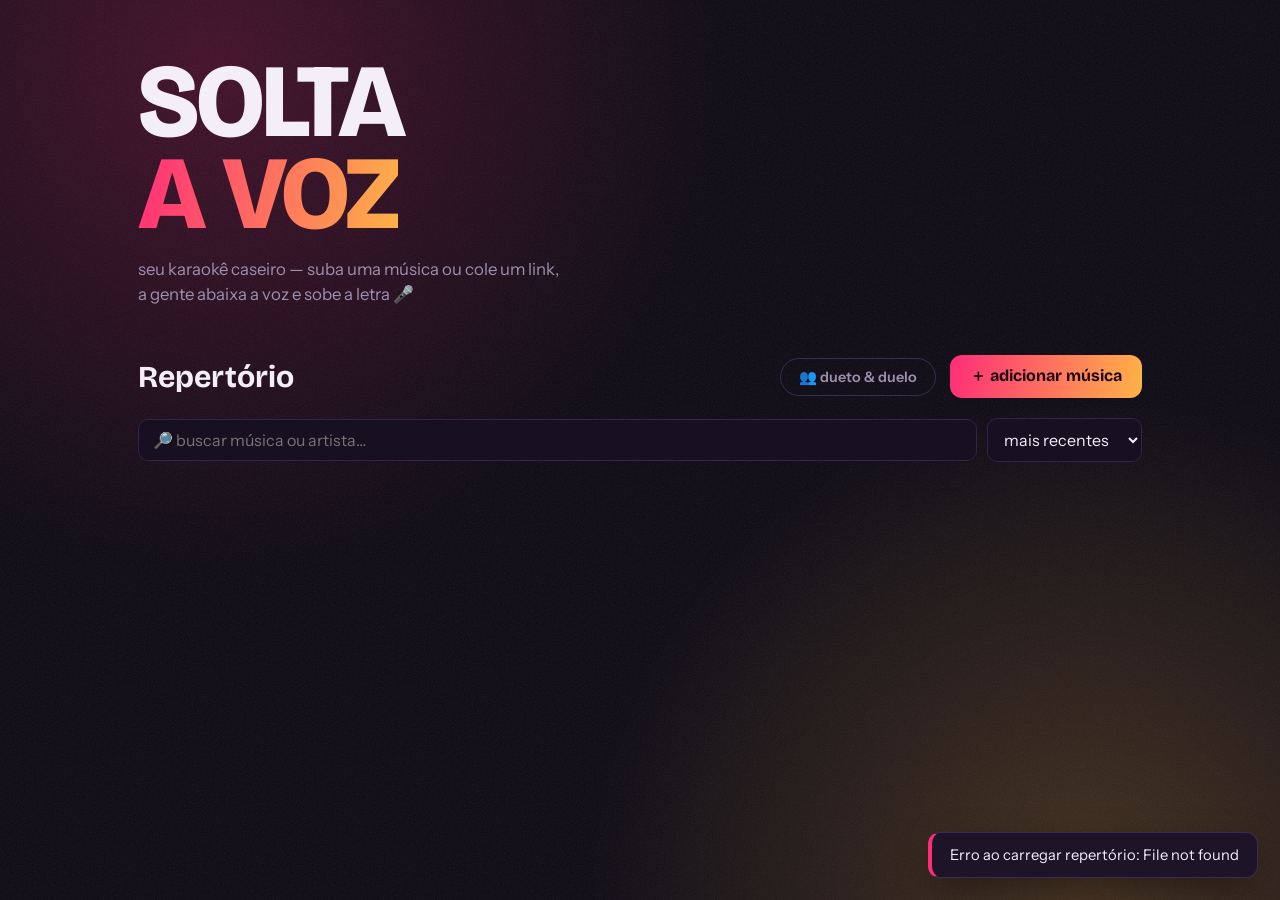
==== static/index.html @ 6f9c0eac "Unlock de autoplay da previa + docs da auto-cura e limitacao conhecida - Previa no hover nao tocava:" ====
<!DOCTYPE html>
<html lang="pt-BR">
<head>
<meta charset="UTF-8">
<meta name="viewport" content="width=device-width, initial-scale=1.0">
<title>Solta a Voz — karaokê caseiro</title>
<link rel="icon" href="data:image/svg+xml,<svg xmlns='http://www.w3.org/2000/svg' viewBox='0 0 100 100'><text y='.9em' font-size='90'>🎤</text></svg>">
<link rel="preconnect" href="https://fonts.googleapis.com">
<link rel="preconnect" href="https://fonts.gstatic.com" crossorigin>
<link href="https://fonts.googleapis.com/css2?family=Bricolage+Grotesque:opsz,wght@12..96,300..800&family=Instrument+Sans:ital,wght@0,400..700;1,400&display=swap" rel="stylesheet">
<link rel="stylesheet" href="style.css?v=6">
</head>
<body>

<div class="stage-lights" aria-hidden="true">
  <div class="spot spot-a"></div>
  <div class="spot spot-b"></div>
  <div class="grain"></div>
</div>

<!-- ======================= BIBLIOTECA ======================= -->
<main id="library-view">
  <header class="hero">
    <h1 class="logo">SOLTA<br><span>A&nbsp;VOZ</span></h1>
    <p class="tagline">seu karaokê caseiro — suba uma música ou cole um link,<br>a gente abaixa a voz e sobe a letra 🎤</p>
  </header>

  <section class="library">
    <div class="lib-head">
      <h2>Repertório</h2>
      <span id="song-count" class="count"></span>
      <button id="mp-toggle" class="btn-ghost mp-toggle">👥 dueto &amp; duelo</button>
      <button id="add-toggle" class="btn-accent add-toggle">＋ adicionar música</button>
    </div>

    <div class="lib-tools">
      <input type="search" id="lib-search" placeholder="🔎 buscar música ou artista…" spellcheck="false">
      <select id="lib-sort" title="Ordenação">
        <option value="recent">mais recentes</option>
        <option value="title">título A–Z</option>
        <option value="artist">artista A–Z</option>
        <option value="diff">dificuldade ↑</option>
        <option value="dur">duração ↑</option>
        <option value="best">meu recorde ↓</option>
      </select>
      <div id="genre-chips" class="genre-chips"></div>
    </div>

    <div id="mp-banner" class="mp-banner" hidden>
      <span id="mp-banner-text"></span>
      <span class="mp-banner-hint">— escolha a música no repertório</span>
      <button id="mp-cancel" class="btn-mini">cancelar</button>
    </div>

    <section id="add-panel" class="add-panel" hidden>
      <div id="dropzone" class="dropzone" tabindex="0">
        <div class="dz-icon">⇪</div>
        <strong>Arraste um áudio aqui</strong>
        <span>ou clique para escolher · mp3, m4a, flac, wav, ogg</span>
        <input type="file" id="file-input" accept=".mp3,.m4a,.aac,.flac,.wav,.ogg,.opus,.webm" hidden>
      </div>
      <div class="link-row">
        <input type="url" id="url-input" placeholder="…ou cole o link (música ou playlist) e aperte Enter" spellcheck="false">
        <button id="url-btn" class="btn-accent">Baixar</button>
      </div>
      <p class="add-hint">💡 prefira áudio de <b>estúdio</b> — ao vivo tem plateia e reverb que atrapalham a separação da voz</p>
      <div id="add-progress" class="add-progress" hidden>
        <div class="eq"><i></i><i></i><i></i><i></i><i></i></div>
        <span id="add-progress-label">preparando…</span>
      </div>
    </section>

    <div id="queue-bar" class="queue-bar" hidden>
      <span class="q-title">🎶 fila da festa</span>
      <div id="queue-list" class="queue-list"></div>
      <button id="queue-play" class="btn-accent q-play">▶ tocar fila</button>
      <button id="queue-clear" class="btn-mini" title="Esvaziar fila">limpar</button>
    </div>

    <div id="song-grid" class="song-grid"></div>
    <p id="empty-msg" class="empty" hidden>palco vazio… clica em "＋ adicionar música" e solta a voz 🎤</p>
  </section>
</main>

<!-- ======================= PLAYER ======================= -->
<div id="player-view" class="player" hidden>
  <header class="player-top">
    <button id="back-btn" class="btn-ghost" title="Voltar (Esc)">← repertório</button>
    <div class="now-playing">
      <div id="p-title" class="p-title"></div>
      <div id="p-artist" class="p-artist"></div>
    </div>
    <div class="player-actions">
      <div id="p-diff" class="diff-badge"></div>
      <button id="mic-btn" class="mic-btn" title="Ativar microfone e pontuação">🎤 pontuar</button>
      <div id="score-chip" class="score-chip" hidden>⭐ <b id="score-val">0</b></div>
      <div id="mp-scores" class="mp-scores" hidden>
        <div class="mp-chip" id="mp-chip-0"><span class="mpc-name"></span> <b>0</b></div>
        <div class="mp-chip" id="mp-chip-1"><span class="mpc-name"></span> <b>0</b></div>
      </div>
      <button id="menu-btn" class="btn-ghost menu-btn" title="Ajustes">☰</button>
    </div>
  </header>

  <div id="player-menu" class="player-menu" hidden>
    <div class="offset-group" title="Ajuste fino da sincronia da letra (o offset automático já foi aplicado)">
      <span class="slider-label">⏱ Letra <span id="off-auto" class="off-auto"></span></span>
      <button id="off-minus" class="btn-mini" title="letra adiantada? atrasa 0,5s">−0,5s</button>
      <b id="off-val">+0,0s</b>
      <button id="off-plus" class="btn-mini" title="letra atrasada? adianta 0,5s">+0,5s</button>
    </div>
  </div>

  <section id="lyrics-box" class="lyrics-box">
    <div id="turn-indic" class="turn-indic" hidden></div>
    <div id="countdown" class="countdown" hidden><i></i><i></i><i></i></div>
    <div id="rating-pop" class="rating-pop" hidden></div>
    <div id="lyrics-scroller" class="lyrics-scroller"></div>
    <div id="lyrics-fallback" class="lyrics-fallback" hidden>
      <p id="fallback-msg">Nenhuma letra encontrada 😕</p>
      <div class="retry-row">
        <input id="retry-artist" placeholder="artista">
        <input id="retry-title" placeholder="título">
        <button id="retry-btn" class="btn-accent">Buscar letra</button>
      </div>
      <pre id="plain-lyrics" class="plain-lyrics" hidden></pre>
    </div>
  </section>

  <footer class="controls">
    <div class="transport">
      <button id="play-btn" class="play-btn" title="Play/Pause (espaço)">▶</button>
      <span id="cur-time" class="time">0:00</span>
      <input type="range" id="seek" min="0" max="1000" value="0" class="seek">
      <span id="tot-time" class="time">0:00</span>
      <label class="slider-group vocal">
        <span class="slider-label">🎙 Voz <b id="vocal-pct">25%</b></span>
        <input type="range" id="vocal-slider" min="0" max="100" value="25">
      </label>
      <label class="slider-group">
        <span class="slider-label">🎸 Instrumental <b id="inst-pct">100%</b></span>
        <input type="range" id="inst-slider" min="0" max="130" value="100">
      </label>
    </div>
    <canvas id="pitch-lane" class="pitch-lane" hidden></canvas>
    <p class="mixer-hint" id="mode-hint"></p>
  </footer>

  <div id="results" class="results" hidden>
    <div class="results-card">
      <div id="res-single">
        <h2 id="res-grade">A</h2>
        <p id="res-total">0 pontos</p>
        <p id="res-detail"></p>
        <p id="res-record" class="res-record"></p>
      </div>
      <div id="res-mp" hidden>
        <h2 id="res-mp-title">Duelo</h2>
        <div class="mp-result-grid">
          <div class="mp-side" id="res-mp-p0"></div>
          <div class="mp-vs">×</div>
          <div class="mp-side" id="res-mp-p1"></div>
        </div>
        <p id="res-mp-verdict" class="res-verdict"></p>
      </div>
      <div class="res-actions">
        <button id="res-next" class="btn-accent" hidden>⏭ próxima da fila</button>
        <button id="res-again" class="btn-accent">🎤 Cantar de novo</button>
        <button id="res-back" class="btn-ghost">voltar ao repertório</button>
      </div>
    </div>
  </div>
</div>

<!-- ======================= SETUP 2 JOGADORES ======================= -->
<div id="mp-setup" class="results" hidden>
  <div class="results-card mp-setup-card">
    <h2 class="mp-setup-title">👥 Dois jogadores</h2>
    <div class="mp-mode-row">
      <button class="mp-mode-btn active" data-mode="duelo">⚔️ Duelo<small>competição — quem canta melhor</small></button>
      <button class="mp-mode-btn" data-mode="dueto">🎶 Dueto<small>juntos — placar combinado</small></button>
    </div>
    <div class="mp-players">
      <div class="mp-player" data-p="0">
        <div class="mp-emoji-row"></div>
        <input class="mp-name-in" maxlength="14" placeholder="Jogador 1">
      </div>
      <div class="mp-player" data-p="1">
        <div class="mp-emoji-row"></div>
        <input class="mp-name-in" maxlength="14" placeholder="Jogador 2">
      </div>
    </div>
    <p class="mp-setup-hint">as frases da letra se revezam entre os dois — passem o microfone 🎤</p>
    <div class="res-actions">
      <button id="mp-start" class="btn-accent">começar →</button>
      <button id="mp-setup-cancel" class="btn-ghost">cancelar</button>
    </div>
  </div>
</div>

<div id="toasts" class="toasts"></div>
<audio id="audio" crossorigin="anonymous" preload="auto"></audio>

<script src="app.js?v=14"></script>
</body>
</html>
---- static/style.css ----
/* ============ SOLTA A VOZ — palco escuro, holofote magenta/âmbar ============ */
:root {
  --bg: #0b0812;
  --bg-raised: #171021;
  --bg-card: #1d1428;
  --ink: #f4eef8;
  --ink-dim: #9d8fb0;
  --magenta: #ff2d78;
  --amber: #ffb347;
  --grad: linear-gradient(100deg, var(--magenta), var(--amber));
  --easy: #3ddc84;
  --medium: #ffb347;
  --hard: #ff7847;
  --expert: #ff2d78;
  --radius: 18px;
  --font-display: "Bricolage Grotesque", sans-serif;
  --font-body: "Instrument Sans", sans-serif;
}

* { box-sizing: border-box; margin: 0; padding: 0; }

[hidden] { display: none !important; }

html, body { height: 100%; }

body {
  background: var(--bg);
  color: var(--ink);
  font-family: var(--font-body);
  overflow-x: hidden;
}

/* ---------- luzes de palco ---------- */
.stage-lights { position: fixed; inset: 0; z-index: 0; pointer-events: none; }
.spot {
  position: absolute; width: 90vmax; height: 90vmax; border-radius: 50%;
  opacity: .22; will-change: transform;
}
.spot-a { background: radial-gradient(circle, var(--magenta) 0%, transparent 62%); top: -40vmax; left: -28vmax; animation: drift-a 19s ease-in-out infinite alternate; }
.spot-b { background: radial-gradient(circle, var(--amber) 0%, transparent 62%); bottom: -45vmax; right: -30vmax; animation: drift-b 23s ease-in-out infinite alternate; }
@keyframes drift-a { to { transform: translate(14vmax, 9vmax) scale(1.15); } }
@keyframes drift-b { to { transform: translate(-12vmax, -8vmax) scale(.9); } }
.grain {
  position: absolute; inset: 0; opacity: .35; mix-blend-mode: overlay;
  background-image: url("data:image/svg+xml,%3Csvg xmlns='http://www.w3.org/2000/svg' width='140' height='140'%3E%3Cfilter id='n'%3E%3CfeTurbulence type='fractalNoise' baseFrequency='0.9' numOctaves='2'/%3E%3C/filter%3E%3Crect width='140' height='140' filter='url(%23n)' opacity='0.28'/%3E%3C/svg%3E");
}

main, .player { position: relative; z-index: 1; }

/* ---------- hero ---------- */
main { max-width: 1060px; margin: 0 auto; padding: 56px 28px 90px; }

.hero { margin-bottom: 48px; }
.logo {
  font-family: var(--font-display);
  font-weight: 800; font-size: clamp(3.4rem, 9vw, 6.5rem);
  line-height: .88; letter-spacing: -.03em;
  animation: rise .7s cubic-bezier(.2,.9,.3,1) both;
}
.logo span {
  background: var(--grad);
  -webkit-background-clip: text; background-clip: text; color: transparent;
}
.tagline {
  margin-top: 18px; color: var(--ink-dim); font-size: 1.05rem; line-height: 1.5;
  animation: rise .7s .12s cubic-bezier(.2,.9,.3,1) both;
}
@keyframes rise { from { opacity: 0; transform: translateY(22px); } }

/* ---------- painel de adicionar ---------- */
.add-panel {
  display: flex; flex-direction: column; gap: 14px; margin-bottom: 26px;
  animation: rise .4s cubic-bezier(.2,.9,.3,1) both;
}
.dropzone {
  border: 2px dashed #3c2b52; border-radius: var(--radius);
  background: color-mix(in srgb, var(--bg-raised) 70%, transparent);
  padding: 38px 20px; text-align: center; cursor: pointer;
  display: flex; flex-direction: column; gap: 6px; align-items: center;
  transition: border-color .2s, background .2s, transform .15s;
}
.dropzone:hover, .dropzone:focus-visible, .dropzone.drag {
  border-color: var(--magenta);
  background: color-mix(in srgb, var(--magenta) 7%, var(--bg-raised));
  transform: translateY(-2px);
  outline: none;
}
.dz-icon { font-size: 2rem; color: var(--amber); }
.dropzone strong { font-family: var(--font-display); font-size: 1.25rem; font-weight: 700; }
.dropzone span { color: var(--ink-dim); font-size: .9rem; }

.link-row { display: flex; gap: 10px; }
.link-row input {
  flex: 1; background: var(--bg-raised); border: 1px solid #32244a;
  color: var(--ink); border-radius: 12px; padding: 14px 18px; font: inherit;
  transition: border-color .2s;
}
.link-row input:focus { outline: none; border-color: var(--amber); }
.link-row input::placeholder { color: #6d5e83; }

.btn-accent {
  background: var(--grad); color: #1b0510; border: none; border-radius: 12px;
  font: 700 1rem var(--font-display); padding: 0 26px; cursor: pointer;
  transition: transform .15s, box-shadow .2s;
}
.btn-accent:hover { transform: translateY(-2px); box-shadow: 0 8px 26px -8px var(--magenta); }
.btn-accent:disabled { opacity: .5; cursor: wait; transform: none; }

.add-hint { color: #6d5e83; font-size: .82rem; padding: 0 6px; }
.add-hint b { color: var(--ink-dim); }

.add-progress {
  display: flex; align-items: center; gap: 14px; color: var(--amber);
  font-size: .95rem; padding: 4px 6px;
}
.eq { display: flex; gap: 3px; align-items: flex-end; height: 22px; }
.eq i { width: 4px; background: var(--grad); border-radius: 2px; animation: eq 1s ease-in-out infinite; }
.eq i:nth-child(1) { animation-delay: 0s; } .eq i:nth-child(2) { animation-delay: .15s; }
.eq i:nth-child(3) { animation-delay: .3s; } .eq i:nth-child(4) { animation-delay: .45s; }
.eq i:nth-child(5) { animation-delay: .6s; }
@keyframes eq { 0%,100% { height: 5px; } 50% { height: 22px; } }

/* ---------- biblioteca ---------- */
.lib-head { display: flex; align-items: center; gap: 14px; margin-bottom: 20px; }
.add-toggle { margin-left: auto; padding: 11px 20px; }
.lib-head h2 { font-family: var(--font-display); font-size: 1.9rem; font-weight: 700; }
.count { color: var(--ink-dim); font-size: .95rem; }
.empty { color: var(--ink-dim); padding: 30px 4px; }

.song-grid {
  display: grid; grid-template-columns: repeat(auto-fill, minmax(230px, 1fr)); gap: 18px;
}
.song-card {
  background: var(--bg-card); border: 1px solid #2b1f3d; border-radius: var(--radius);
  overflow: hidden; cursor: pointer; position: relative;
  transition: transform .18s, border-color .2s, box-shadow .25s;
  animation: rise .5s cubic-bezier(.2,.9,.3,1) both;
}
.song-card:hover {
  transform: translateY(-4px); border-color: #4b3568;
  box-shadow: 0 16px 40px -18px rgba(255, 45, 120, .45);
}
.cover {
  aspect-ratio: 1; width: 100%; object-fit: cover; display: block;
  background: linear-gradient(135deg, #241636, #35204f);
}
.cover-fallback {
  aspect-ratio: 1; display: flex; align-items: center; justify-content: center;
  font-family: var(--font-display); font-size: 3rem; font-weight: 800;
  background: linear-gradient(135deg, #241636, #35204f); color: #4b3568;
}
.card-body { padding: 14px 16px 16px; }
.card-title { font-family: var(--font-display); font-weight: 700; font-size: 1.05rem; line-height: 1.25;
  display: -webkit-box; -webkit-line-clamp: 2; -webkit-box-orient: vertical; overflow: hidden; }
.card-artist { color: var(--ink-dim); font-size: .88rem; margin-top: 3px;
  white-space: nowrap; overflow: hidden; text-overflow: ellipsis; }
.card-meta { display: flex; gap: 8px; align-items: center; margin-top: 10px; flex-wrap: wrap; }
.pill {
  font-size: .72rem; padding: 3px 9px; border-radius: 999px;
  background: #2b1f3d; color: var(--ink-dim); letter-spacing: .02em;
}
.pill.diff { font-weight: 700; color: #100715; }
.pill.diff.fácil { background: var(--easy); }
.pill.diff.médio { background: var(--medium); }
.pill.diff.difícil { background: var(--hard); }
.pill.diff.expert { background: var(--expert); color: #fff; }
.pill.working { color: var(--amber); animation: pulse 1.4s ease-in-out infinite; }
.pill.ready { background: color-mix(in srgb, var(--easy) 22%, #2b1f3d); color: var(--easy); }
.pill.error { color: var(--magenta); cursor: pointer; }
.pill.error:hover { background: #3c2b52; }
.pill.prepare { color: var(--amber); cursor: pointer; border: 1px dashed #4b3568; }
.pill.prepare:hover { background: #3c2b52; }
@keyframes pulse { 50% { opacity: .45; } }
.card-play {
  position: absolute; top: 10px; right: 10px; width: 44px; height: 44px; border-radius: 50%;
  background: var(--grad); border: none; color: #1b0510; font-size: 1.1rem; cursor: pointer;
  opacity: 0; transform: scale(.8); transition: opacity .18s, transform .18s;
  display: flex; align-items: center; justify-content: center;
}
.song-card:hover .card-play { opacity: 1; transform: scale(1); }
.card-del {
  position: absolute; top: 10px; left: 10px; width: 32px; height: 32px; border-radius: 50%;
  background: rgba(11,8,18,.75); border: 1px solid #3c2b52; color: var(--ink-dim);
  cursor: pointer; opacity: 0; transition: opacity .18s, color .15s;
}
.song-card:hover .card-del { opacity: 1; }
.card-del:hover { color: var(--magenta); }

/* fila da festa */
.queue-bar {
  display: flex; align-items: center; gap: 12px; flex-wrap: wrap;
  background: color-mix(in srgb, var(--bg-raised) 80%, transparent);
  border: 1px solid #2b1f3d; border-radius: 14px;
  padding: 10px 16px; margin-bottom: 18px;
}
.q-title { font: 700 .95rem var(--font-display); color: var(--amber); white-space: nowrap; }
.queue-list { display: flex; gap: 8px; flex-wrap: wrap; flex: 1; }
.q-chip {
  display: inline-flex; align-items: center; gap: 6px;
  background: #2b1f3d; color: var(--ink); border-radius: 999px;
  padding: 5px 6px 5px 12px; font-size: .85rem;
}
.q-x {
  background: none; border: none; color: var(--ink-dim); cursor: pointer;
  font-size: .95rem; padding: 0 5px; border-radius: 50%;
}
.q-x:hover { color: var(--magenta); }
.q-play { padding: 9px 16px; }

.card-queue {
  position: absolute; top: 62px; right: 10px; width: 44px; height: 44px; border-radius: 50%;
  background: rgba(11,8,18,.8); border: 1px solid #3c2b52; color: var(--amber);
  font-size: 1rem; cursor: pointer;
  opacity: 0; transform: scale(.8); transition: opacity .18s, transform .18s;
}
.song-card:hover .card-queue { opacity: 1; transform: scale(1); }
.song-card.locked .card-queue { display: none; }

/* música indisponível até o preparo completo */
.song-card.locked { cursor: default; }
.song-card.locked .cover, .song-card.locked .cover-fallback { opacity: .5; filter: grayscale(.4); }
.song-card.locked .card-play { display: none; }
.song-card.locked:hover { transform: none; box-shadow: none; border-color: #2b1f3d; }

/* busca, ordenação e gêneros */
.lib-tools {
  display: flex; align-items: center; gap: 10px; flex-wrap: wrap; margin-bottom: 16px;
}
#lib-search {
  flex: 1; min-width: 220px; background: var(--bg-raised); border: 1px solid #32244a;
  color: var(--ink); border-radius: 10px; padding: 10px 14px; font: inherit;
}
#lib-search:focus { outline: none; border-color: var(--amber); }
#lib-sort {
  background: var(--bg-raised); border: 1px solid #32244a; color: var(--ink);
  border-radius: 10px; padding: 10px 12px; font: inherit; cursor: pointer;
}
.genre-chips { display: flex; gap: 6px; flex-wrap: wrap; width: 100%; }
.g-chip {
  background: #2b1f3d; border: 1px solid transparent; color: var(--ink-dim);
  border-radius: 999px; padding: 5px 12px; font-size: .8rem; cursor: pointer;
}
.g-chip:hover { color: var(--ink); }
.g-chip.on { border-color: var(--amber); color: var(--amber); }

/* prévia tocando no hover */
.song-card.previewing { border-color: var(--amber); box-shadow: 0 0 26px -8px var(--amber); }
.song-card.previewing::after {
  content: "🔊 prévia"; position: absolute; bottom: 10px; right: 10px;
  font-size: .72rem; color: var(--amber); background: rgba(11,8,18,.85);
  padding: 3px 9px; border-radius: 999px;
}

/* recorde no hover do card */
.card-record {
  position: absolute; left: 0; right: 0; top: 0;
  background: linear-gradient(180deg, rgba(11,8,18,.92), rgba(11,8,18,.6) 70%, transparent);
  color: var(--amber); font: 700 .82rem var(--font-display); text-align: center;
  padding: 10px 8px 16px; opacity: 0; transform: translateY(-6px);
  transition: opacity .18s, transform .18s; pointer-events: none;
}
.song-card:hover .card-record { opacity: 1; transform: translateY(0); }

/* progresso do preparo no card */
.prog {
  height: 5px; background: #2b1f3d; border-radius: 3px;
  margin-top: 10px; overflow: hidden;
}
.prog i {
  display: block; height: 100%; border-radius: 3px;
  background: var(--grad); transition: width 1s linear;
}

/* ---------- player ---------- */
.player {
  position: fixed; inset: 0; z-index: 5; display: flex; flex-direction: column;
  background:
    radial-gradient(ellipse 90% 55% at 50% -10%, rgba(255,45,120,.20), transparent 60%),
    radial-gradient(ellipse 70% 45% at 50% 115%, rgba(255,179,71,.14), transparent 60%),
    var(--bg);
}
.player-top {
  display: grid; grid-template-columns: 1fr minmax(0, 2fr) 1fr;
  align-items: center; gap: 14px; padding: 20px 28px;
}
#back-btn { justify-self: start; }
.player-actions {
  justify-self: end; display: flex; align-items: center; gap: 10px;
}
.menu-btn { padding: 9px 14px; font-size: 1.05rem; }
.player-menu {
  position: absolute; top: 76px; right: 28px; z-index: 7;
  background: var(--bg-card); border: 1px solid #3c2b52; border-radius: 14px;
  padding: 16px 20px; box-shadow: 0 18px 50px -14px rgba(0,0,0,.8);
  animation: rise .25s cubic-bezier(.2,.9,.3,1);
}
.btn-ghost {
  background: none; border: 1px solid #3c2b52; color: var(--ink-dim);
  border-radius: 999px; padding: 9px 18px; font: 600 .9rem var(--font-body);
  cursor: pointer; transition: color .15s, border-color .15s; white-space: nowrap;
}
.btn-ghost:hover { color: var(--ink); border-color: var(--amber); }
.now-playing { flex: 1; min-width: 0; text-align: center; }
.p-title { font-family: var(--font-display); font-weight: 800; font-size: 1.3rem;
  white-space: nowrap; overflow: hidden; text-overflow: ellipsis; }
.p-artist { color: var(--ink-dim); font-size: .92rem; }
.diff-badge {
  font: 700 .8rem var(--font-display); padding: 6px 14px; border-radius: 999px;
  background: #2b1f3d; color: var(--ink-dim); white-space: nowrap;
}
.diff-badge.fácil { background: var(--easy); color: #10331f; }
.diff-badge.médio { background: var(--medium); color: #3d2707; }
.diff-badge.difícil { background: var(--hard); color: #3d1607; }
.diff-badge.expert { background: var(--expert); color: #fff; }

/* letra */
.lyrics-box { flex: 1; overflow: hidden; position: relative; display: flex; }
.lyrics-box::before, .lyrics-box::after {
  content: ""; position: absolute; left: 0; right: 0; height: 90px; z-index: 2; pointer-events: none;
}
.lyrics-box::before { top: 0; background: linear-gradient(var(--bg), transparent); }
.lyrics-box::after { bottom: 0; background: linear-gradient(transparent, var(--bg)); }
.lyrics-scroller {
  margin: auto; width: 100%; max-width: 920px; padding: 40px 30px;
  display: flex; flex-direction: column; gap: 26px; align-items: center;
  transition: transform .45s cubic-bezier(.25,.8,.3,1);
}
.lyr-line {
  font-family: var(--font-display); font-weight: 700;
  font-size: clamp(1.3rem, 3.4vw, 2.4rem); line-height: 1.25; text-align: center;
  color: #5d4f74; transition: color .3s, transform .3s, opacity .3s; opacity: .75;
}
.lyr-line.done { color: #3c3150; opacity: .5; }
.lyr-line.active {
  color: var(--ink); opacity: 1; transform: scale(1.12);
  text-shadow: 0 0 34px rgba(255,45,120,.55), 0 0 80px rgba(255,179,71,.25);
}
.lyr-line.active .fill {
  background: var(--grad);
  -webkit-background-clip: text; background-clip: text; color: transparent;
}

.countdown {
  position: absolute; top: 46px; left: 50%; transform: translateX(-50%); z-index: 3;
  display: flex; gap: 14px;
}
.countdown i {
  width: 16px; height: 16px; border-radius: 50%; background: #3c2b52;
  transition: background .2s, box-shadow .2s;
}
.countdown i.on {
  background: var(--amber);
  box-shadow: 0 0 16px var(--amber);
}

.lyrics-fallback { margin: auto; text-align: center; max-width: 560px; padding: 20px; width: 100%; }
#fallback-msg { color: var(--ink-dim); font-size: 1.1rem; margin-bottom: 18px; }
.retry-row { display: flex; gap: 8px; justify-content: center; flex-wrap: wrap; }
.retry-row input {
  background: var(--bg-raised); border: 1px solid #32244a; color: var(--ink);
  border-radius: 10px; padding: 10px 14px; font: inherit; width: 160px;
}
.retry-row input:focus { outline: none; border-color: var(--amber); }
.retry-row .btn-accent { padding: 10px 18px; }
.plain-lyrics {
  margin-top: 26px; max-height: 40vh; overflow-y: auto; text-align: center;
  font: 500 1.15rem/1.7 var(--font-body); color: var(--ink-dim); white-space: pre-wrap;
}

/* controles */
.controls { padding: 14px 28px 22px; display: flex; flex-direction: column; gap: 12px; }
/* transporte: play, tempo, barra de busca e os sliders Voz/Instrumental na mesma linha */
.transport { display: flex; align-items: center; gap: 14px; flex-wrap: wrap; }
.play-btn {
  width: 54px; height: 54px; border-radius: 50%; border: none; cursor: pointer;
  background: var(--grad); color: #1b0510; font-size: 1.3rem; flex-shrink: 0;
  display: flex; align-items: center; justify-content: center;
  transition: transform .15s, box-shadow .2s;
}
.play-btn:hover { transform: scale(1.07); box-shadow: 0 6px 30px -6px var(--magenta); }
.time { font: 600 .85rem var(--font-body); color: var(--ink-dim); min-width: 44px; text-align: center; }

input[type="range"] { -webkit-appearance: none; appearance: none; background: none; height: 22px; cursor: pointer; }
input[type="range"]::-webkit-slider-runnable-track {
  height: 6px; border-radius: 3px;
  background: linear-gradient(to right, var(--magenta) var(--val, 0%), #32244a var(--val, 0%));
}
input[type="range"]::-webkit-slider-thumb {
  -webkit-appearance: none; width: 16px; height: 16px; border-radius: 50%;
  background: var(--ink); margin-top: -5px; box-shadow: 0 0 10px rgba(255,45,120,.6);
}
input[type="range"]::-moz-range-track { height: 6px; border-radius: 3px; background: #32244a; }
input[type="range"]::-moz-range-progress { height: 6px; border-radius: 3px; background: var(--magenta); }
input[type="range"]::-moz-range-thumb {
  width: 16px; height: 16px; border-radius: 50%; border: none; background: var(--ink);
}
.seek { flex: 1; }

.slider-group { display: flex; flex-direction: column; gap: 2px; min-width: 160px; margin-left: 10px; }
.slider-label { font-size: .82rem; color: var(--ink-dim); display: flex; justify-content: space-between; }
.slider-label b { color: var(--ink); }
.slider-group.vocal .slider-label b { color: var(--amber); }
.offset-group { display: flex; align-items: center; gap: 8px; font-size: .82rem; color: var(--ink-dim); }
.offset-group b { color: var(--ink); min-width: 42px; text-align: center; }
.off-auto { color: #6d5e83; font-size: .74rem; }
.btn-mini {
  background: #2b1f3d; border: none; color: var(--ink-dim); border-radius: 8px;
  padding: 6px 10px; font: 600 .78rem var(--font-body); cursor: pointer;
}
.btn-mini:hover { color: var(--ink); background: #3c2b52; }
.mixer-hint { text-align: center; color: #6d5e83; font-size: .74rem; }

/* ---------- pontuação ---------- */
.mic-btn {
  background: none; border: 1px solid #3c2b52; color: var(--ink-dim);
  border-radius: 999px; padding: 9px 16px; font: 600 .88rem var(--font-body);
  cursor: pointer; white-space: nowrap; transition: all .2s;
}
.mic-btn:hover { border-color: var(--amber); color: var(--ink); }
.mic-btn.on {
  background: var(--grad); color: #1b0510; border-color: transparent;
  box-shadow: 0 0 18px -4px var(--magenta);
}
.score-chip {
  font: 800 1.15rem var(--font-display); color: var(--amber);
  background: #2b1f3d; border-radius: 999px; padding: 8px 18px; white-space: nowrap;
}

.rating-pop {
  position: absolute; top: 90px; left: 50%; transform: translateX(-50%); z-index: 4;
  font: 800 clamp(1.4rem, 3vw, 2.2rem) var(--font-display);
  padding: 10px 28px; border-radius: 999px; white-space: nowrap;
  animation: pop-in 1.6s cubic-bezier(.2,.9,.3,1) both;
  pointer-events: none;
}
.rating-pop.t0 { background: var(--grad); color: #1b0510; box-shadow: 0 0 50px -6px var(--magenta); }
.rating-pop.t1 { background: var(--easy); color: #10331f; }
.rating-pop.t2 { background: var(--amber); color: #3d2707; }
.rating-pop.t3 { background: #3c2b52; color: var(--ink); }
.rating-pop.t4 { background: #2b1f3d; color: var(--ink-dim); }
@keyframes pop-in {
  0% { opacity: 0; transform: translateX(-50%) scale(.5); }
  12% { opacity: 1; transform: translateX(-50%) scale(1.12); }
  20% { transform: translateX(-50%) scale(1); }
  80% { opacity: 1; }
  100% { opacity: 0; transform: translateX(-50%) translateY(-16px) scale(.95); }
}

/* pitch lane: melodia do cantor original + rastro da sua voz */
.pitch-lane {
  width: 100%; max-width: 1060px; height: 130px; margin: 0 auto;
  background: color-mix(in srgb, var(--bg-raised) 60%, transparent);
  border: 1px solid #2b1f3d; border-radius: 12px; display: block;
}

.results {
  position: absolute; inset: 0; z-index: 6; display: flex;
  align-items: center; justify-content: center;
  background: rgba(11, 8, 18, .82); backdrop-filter: blur(6px);
}
.results-card {
  text-align: center; padding: 46px 60px; border-radius: 26px;
  background: var(--bg-card); border: 1px solid #3c2b52;
  box-shadow: 0 30px 80px -20px rgba(0,0,0,.8);
  animation: rise .5s cubic-bezier(.2,.9,.3,1);
}
.results-card h2 {
  font: 800 6rem/1 var(--font-display); margin-bottom: 10px;
  background: var(--grad); -webkit-background-clip: text; background-clip: text; color: transparent;
}
.results-card h2.grade-S { text-shadow: 0 0 60px rgba(255,45,120,.6); }
.results-card h2.grade-D, .results-card h2.grade-E {
  background: none; color: var(--ink-dim);
}
#res-total { font: 700 1.4rem var(--font-display); }
#res-detail { color: var(--ink-dim); margin-top: 6px; }
.res-record { color: var(--amber); margin-top: 12px; font-weight: 600; }
.res-actions { display: flex; gap: 12px; justify-content: center; margin-top: 28px; }
.res-actions .btn-accent { padding: 12px 24px; }

/* ---------- multiplayer (dueto & duelo) ---------- */
:root { --p0: #ff2d78; --p1: #37d6e0; }
.mp-toggle { margin-left: auto; }
.lib-head .add-toggle { margin-left: 0; }

.mp-banner {
  display: flex; align-items: center; gap: 10px; flex-wrap: wrap;
  background: color-mix(in srgb, var(--p1) 12%, var(--bg-raised));
  border: 1px solid #2b4a52; border-radius: 14px; padding: 10px 16px; margin-bottom: 18px;
}
#mp-banner-text { font: 700 .95rem var(--font-display); }
.mp-banner-hint { color: var(--ink-dim); font-size: .85rem; }
.mp-banner .btn-mini { margin-left: auto; }

.mp-scores { display: flex; gap: 8px; }
.mp-chip {
  font: 700 .95rem var(--font-display); color: var(--ink-dim);
  background: #2b1f3d; border-radius: 999px; padding: 6px 13px; white-space: nowrap;
  border: 1.5px solid transparent; transition: border-color .2s, color .2s;
}
.mp-chip b { color: var(--ink); }
#mp-chip-0.turn { border-color: var(--p0); color: var(--ink); }
#mp-chip-1.turn { border-color: var(--p1); color: var(--ink); }

.turn-indic {
  position: absolute; top: 14px; left: 50%; transform: translateX(-50%); z-index: 3;
  font: 800 1.1rem var(--font-display); padding: 6px 20px; border-radius: 999px;
  background: var(--bg-card); border: 2px solid #3c2b52; white-space: nowrap;
}
.turn-indic.p0 { border-color: var(--p0); box-shadow: 0 0 20px -6px var(--p0); }
.turn-indic.p1 { border-color: var(--p1); box-shadow: 0 0 20px -6px var(--p1); }

/* faixa colorida à esquerda da linha, por dono */
.lyr-line[data-owner="0"] { border-left: 3px solid color-mix(in srgb, var(--p0) 60%, transparent); padding-left: 14px; }
.lyr-line[data-owner="1"] { border-left: 3px solid color-mix(in srgb, var(--p1) 60%, transparent); padding-left: 14px; }

/* setup */
.mp-setup-card { max-width: 520px; }
.mp-setup-title { font: 800 2rem var(--font-display); margin-bottom: 18px; }
.mp-mode-row { display: flex; gap: 12px; margin-bottom: 22px; }
.mp-mode-btn {
  flex: 1; display: flex; flex-direction: column; gap: 4px; align-items: center;
  background: var(--bg-raised); border: 2px solid #32244a; color: var(--ink);
  border-radius: 14px; padding: 14px; cursor: pointer; font: 700 1.1rem var(--font-display);
  transition: border-color .2s, background .2s;
}
.mp-mode-btn small { font: 400 .74rem var(--font-body); color: var(--ink-dim); }
.mp-mode-btn.active { border-color: var(--amber); background: color-mix(in srgb, var(--amber) 10%, var(--bg-raised)); }
.mp-players { display: flex; gap: 14px; margin-bottom: 16px; }
.mp-player { flex: 1; display: flex; flex-direction: column; gap: 8px; }
.mp-emoji-row { display: flex; gap: 4px; justify-content: center; flex-wrap: wrap; }
.mp-emoji {
  font-size: 1.3rem; background: var(--bg-raised); border: 2px solid transparent;
  border-radius: 10px; padding: 4px 7px; cursor: pointer; line-height: 1;
}
.mp-emoji.sel { border-color: var(--amber); background: #2b1f3d; }
.mp-name-in {
  background: var(--bg-raised); border: 1px solid #32244a; color: var(--ink);
  border-radius: 10px; padding: 10px 12px; font: inherit; text-align: center;
}
.mp-name-in:focus { outline: none; border-color: var(--amber); }
.mp-setup-hint { color: var(--ink-dim); font-size: .84rem; margin-bottom: 22px; }

/* resultado mp */
.mp-result-grid { display: flex; align-items: center; justify-content: center; gap: 20px; margin: 8px 0 18px; }
.mp-vs { font: 800 2rem var(--font-display); color: var(--ink-dim); }
.mp-side { display: flex; flex-direction: column; align-items: center; gap: 2px; min-width: 120px; }
.mp-side .mp-emoji { font-size: 2.4rem; background: none; border: none; padding: 0; cursor: default; }
.mp-side .mp-name { font: 700 1rem var(--font-display); }
.mp-side .mp-pts { font: 800 1.8rem var(--font-display);
  background: var(--grad); -webkit-background-clip: text; background-clip: text; color: transparent; }
.mp-side .mp-grade { font: 800 1.3rem var(--font-display); }
.mp-side.win { transform: scale(1.08); }
.mp-side.win .mp-name::after { content: " 🏆"; }
.res-verdict { font: 700 1.3rem var(--font-display); color: var(--amber); margin-top: 6px; }
#res-mp-title { font: 800 2.4rem var(--font-display); margin-bottom: 8px; }

/* ---------- toasts ---------- */
.toasts { position: fixed; bottom: 22px; right: 22px; z-index: 10; display: flex; flex-direction: column; gap: 10px; }
.toast {
  background: var(--bg-card); border: 1px solid #3c2b52; border-left: 4px solid var(--amber);
  color: var(--ink); border-radius: 12px; padding: 13px 18px; max-width: 360px;
  font-size: .92rem; box-shadow: 0 12px 40px -12px rgba(0,0,0,.7);
  animation: toast-in .3s cubic-bezier(.2,.9,.3,1);
}
.toast.err { border-left-color: var(--magenta); }
@keyframes toast-in { from { opacity: 0; transform: translateX(30px); } }

@media (max-width: 640px) {
  main { padding: 34px 18px 70px; }
  .player-top { padding: 14px 16px; }
  .controls { padding: 10px 16px 16px; }
}
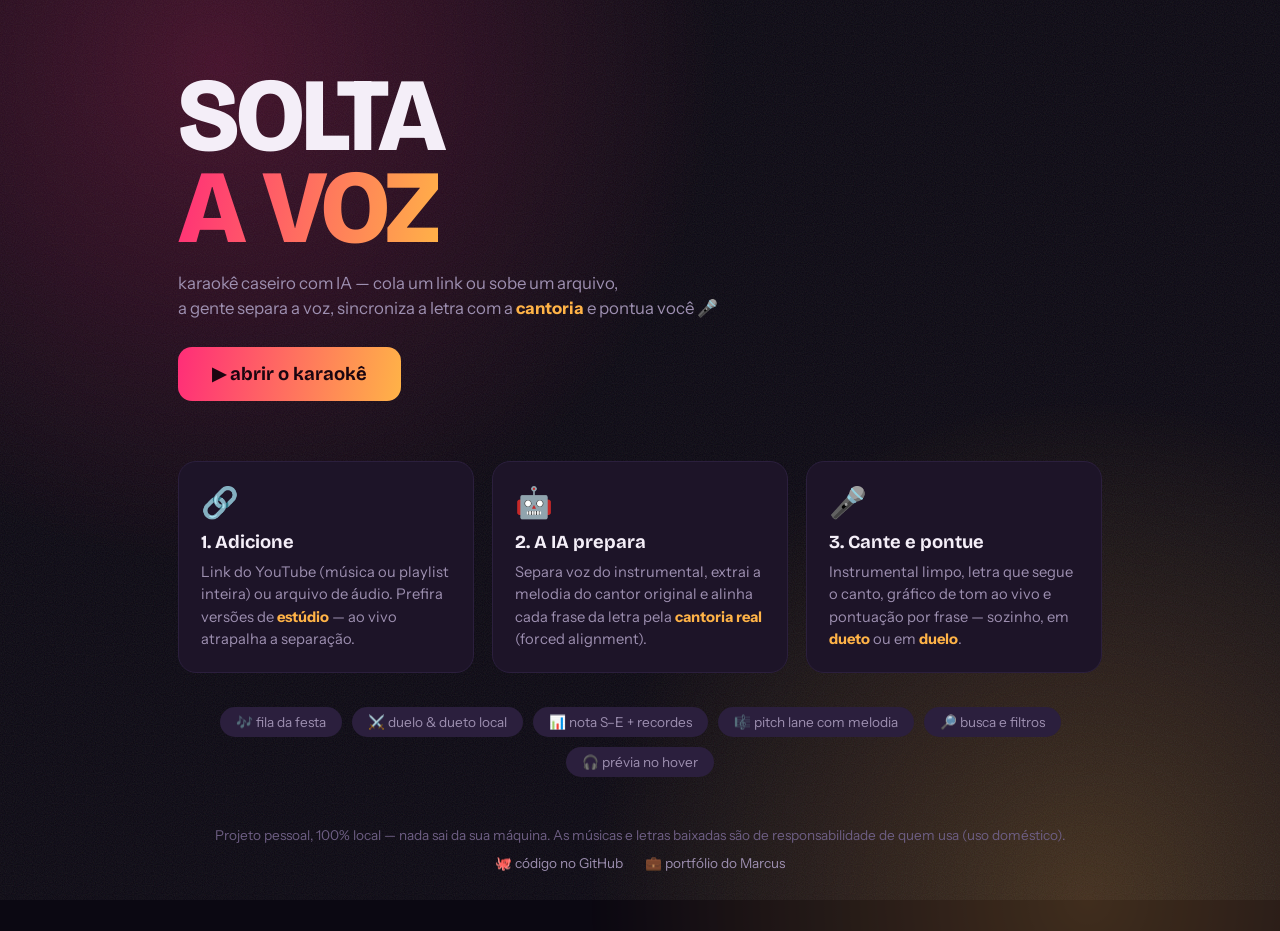
==== commit 3f736b6c: "REGRA DE OURO do sync + landing page/sidebar + previa suave CORE (casos In The End/Chop Suey/Gotye —" ====
--- a/static/index.html
+++ b/static/index.html
@@ -3,12 +3,12 @@
 <head>
 <meta charset="UTF-8">
 <meta name="viewport" content="width=device-width, initial-scale=1.0">
-<title>Solta a Voz — karaokê caseiro</title>
+<title>Solta a Voz — karaokê caseiro com IA</title>
 <link rel="icon" href="data:image/svg+xml,<svg xmlns='http://www.w3.org/2000/svg' viewBox='0 0 100 100'><text y='.9em' font-size='90'>🎤</text></svg>">
 <link rel="preconnect" href="https://fonts.googleapis.com">
 <link rel="preconnect" href="https://fonts.gstatic.com" crossorigin>
 <link href="https://fonts.googleapis.com/css2?family=Bricolage+Grotesque:opsz,wght@12..96,300..800&family=Instrument+Sans:ital,wght@0,400..700;1,400&display=swap" rel="stylesheet">
-<link rel="stylesheet" href="style.css?v=6">
+<link rel="stylesheet" href="style.css?v=7">
 </head>
 <body>
 
@@ -18,189 +18,50 @@
   <div class="grain"></div>
 </div>
 
-<!-- ======================= BIBLIOTECA ======================= -->
-<main id="library-view">
+<main class="landing">
   <header class="hero">
     <h1 class="logo">SOLTA<br><span>A&nbsp;VOZ</span></h1>
-    <p class="tagline">seu karaokê caseiro — suba uma música ou cole um link,<br>a gente abaixa a voz e sobe a letra 🎤</p>
+    <p class="tagline">karaokê caseiro com IA — cola um link ou sobe um arquivo,<br>
+      a gente separa a voz, sincroniza a letra com a <b>cantoria</b> e pontua você 🎤</p>
+    <a class="btn-accent land-cta" href="/app.html">▶ abrir o karaokê</a>
   </header>
 
-  <section class="library">
-    <div class="lib-head">
-      <h2>Repertório</h2>
-      <span id="song-count" class="count"></span>
-      <button id="mp-toggle" class="btn-ghost mp-toggle">👥 dueto &amp; duelo</button>
-      <button id="add-toggle" class="btn-accent add-toggle">＋ adicionar música</button>
+  <section class="land-steps">
+    <div class="land-step">
+      <span class="land-emoji">🔗</span>
+      <h3>1. Adicione</h3>
+      <p>Link do YouTube (música ou playlist inteira) ou arquivo de áudio.
+         Prefira versões de <b>estúdio</b> — ao vivo atrapalha a separação.</p>
     </div>
-
-    <div class="lib-tools">
-      <input type="search" id="lib-search" placeholder="🔎 buscar música ou artista…" spellcheck="false">
-      <select id="lib-sort" title="Ordenação">
-        <option value="recent">mais recentes</option>
-        <option value="title">título A–Z</option>
-        <option value="artist">artista A–Z</option>
-        <option value="diff">dificuldade ↑</option>
-        <option value="dur">duração ↑</option>
-        <option value="best">meu recorde ↓</option>
-      </select>
-      <div id="genre-chips" class="genre-chips"></div>
+    <div class="land-step">
+      <span class="land-emoji">🤖</span>
+      <h3>2. A IA prepara</h3>
+      <p>Separa voz do instrumental, extrai a melodia do cantor original e
+         alinha cada frase da letra pela <b>cantoria real</b> (forced alignment).</p>
     </div>
-
-    <div id="mp-banner" class="mp-banner" hidden>
-      <span id="mp-banner-text"></span>
-      <span class="mp-banner-hint">— escolha a música no repertório</span>
-      <button id="mp-cancel" class="btn-mini">cancelar</button>
-    </div>
-
-    <section id="add-panel" class="add-panel" hidden>
-      <div id="dropzone" class="dropzone" tabindex="0">
-        <div class="dz-icon">⇪</div>
-        <strong>Arraste um áudio aqui</strong>
-        <span>ou clique para escolher · mp3, m4a, flac, wav, ogg</span>
-        <input type="file" id="file-input" accept=".mp3,.m4a,.aac,.flac,.wav,.ogg,.opus,.webm" hidden>
-      </div>
-      <div class="link-row">
-        <input type="url" id="url-input" placeholder="…ou cole o link (música ou playlist) e aperte Enter" spellcheck="false">
-        <button id="url-btn" class="btn-accent">Baixar</button>
-      </div>
-      <p class="add-hint">💡 prefira áudio de <b>estúdio</b> — ao vivo tem plateia e reverb que atrapalham a separação da voz</p>
-      <div id="add-progress" class="add-progress" hidden>
-        <div class="eq"><i></i><i></i><i></i><i></i><i></i></div>
-        <span id="add-progress-label">preparando…</span>
-      </div>
-    </section>
-
-    <div id="queue-bar" class="queue-bar" hidden>
-      <span class="q-title">🎶 fila da festa</span>
-      <div id="queue-list" class="queue-list"></div>
-      <button id="queue-play" class="btn-accent q-play">▶ tocar fila</button>
-      <button id="queue-clear" class="btn-mini" title="Esvaziar fila">limpar</button>
-    </div>
-
-    <div id="song-grid" class="song-grid"></div>
-    <p id="empty-msg" class="empty" hidden>palco vazio… clica em "＋ adicionar música" e solta a voz 🎤</p>
-  </section>
-</main>
-
-<!-- ======================= PLAYER ======================= -->
-<div id="player-view" class="player" hidden>
-  <header class="player-top">
-    <button id="back-btn" class="btn-ghost" title="Voltar (Esc)">← repertório</button>
-    <div class="now-playing">
-      <div id="p-title" class="p-title"></div>
-      <div id="p-artist" class="p-artist"></div>
-    </div>
-    <div class="player-actions">
-      <div id="p-diff" class="diff-badge"></div>
-      <button id="mic-btn" class="mic-btn" title="Ativar microfone e pontuação">🎤 pontuar</button>
-      <div id="score-chip" class="score-chip" hidden>⭐ <b id="score-val">0</b></div>
-      <div id="mp-scores" class="mp-scores" hidden>
-        <div class="mp-chip" id="mp-chip-0"><span class="mpc-name"></span> <b>0</b></div>
-        <div class="mp-chip" id="mp-chip-1"><span class="mpc-name"></span> <b>0</b></div>
-      </div>
-      <button id="menu-btn" class="btn-ghost menu-btn" title="Ajustes">☰</button>
-    </div>
-  </header>
-
-  <div id="player-menu" class="player-menu" hidden>
-    <div class="offset-group" title="Ajuste fino da sincronia da letra (o offset automático já foi aplicado)">
-      <span class="slider-label">⏱ Letra <span id="off-auto" class="off-auto"></span></span>
-      <button id="off-minus" class="btn-mini" title="letra adiantada? atrasa 0,5s">−0,5s</button>
-      <b id="off-val">+0,0s</b>
-      <button id="off-plus" class="btn-mini" title="letra atrasada? adianta 0,5s">+0,5s</button>
-    </div>
-  </div>
-
-  <section id="lyrics-box" class="lyrics-box">
-    <div id="turn-indic" class="turn-indic" hidden></div>
-    <div id="countdown" class="countdown" hidden><i></i><i></i><i></i></div>
-    <div id="rating-pop" class="rating-pop" hidden></div>
-    <div id="lyrics-scroller" class="lyrics-scroller"></div>
-    <div id="lyrics-fallback" class="lyrics-fallback" hidden>
-      <p id="fallback-msg">Nenhuma letra encontrada 😕</p>
-      <div class="retry-row">
-        <input id="retry-artist" placeholder="artista">
-        <input id="retry-title" placeholder="título">
-        <button id="retry-btn" class="btn-accent">Buscar letra</button>
-      </div>
-      <pre id="plain-lyrics" class="plain-lyrics" hidden></pre>
+    <div class="land-step">
+      <span class="land-emoji">🎤</span>
+      <h3>3. Cante e pontue</h3>
+      <p>Instrumental limpo, letra que segue o canto, gráfico de tom ao vivo e
+         pontuação por frase — sozinho, em <b>dueto</b> ou em <b>duelo</b>.</p>
     </div>
   </section>
 
-  <footer class="controls">
-    <div class="transport">
-      <button id="play-btn" class="play-btn" title="Play/Pause (espaço)">▶</button>
-      <span id="cur-time" class="time">0:00</span>
-      <input type="range" id="seek" min="0" max="1000" value="0" class="seek">
-      <span id="tot-time" class="time">0:00</span>
-      <label class="slider-group vocal">
-        <span class="slider-label">🎙 Voz <b id="vocal-pct">25%</b></span>
-        <input type="range" id="vocal-slider" min="0" max="100" value="25">
-      </label>
-      <label class="slider-group">
-        <span class="slider-label">🎸 Instrumental <b id="inst-pct">100%</b></span>
-        <input type="range" id="inst-slider" min="0" max="130" value="100">
-      </label>
-    </div>
-    <canvas id="pitch-lane" class="pitch-lane" hidden></canvas>
-    <p class="mixer-hint" id="mode-hint"></p>
+  <section class="land-features">
+    <span>🎶 fila da festa</span><span>⚔️ duelo &amp; dueto local</span>
+    <span>📊 nota S–E + recordes</span><span>🎼 pitch lane com melodia</span>
+    <span>🔎 busca e filtros</span><span>🎧 prévia no hover</span>
+  </section>
+
+  <footer class="land-foot">
+    <p>Projeto pessoal, 100% local — nada sai da sua máquina. As músicas e letras
+       baixadas são de responsabilidade de quem usa (uso doméstico).</p>
+    <nav>
+      <a href="https://github.com/marcusguelfi/solta-a-voz" target="_blank" rel="noopener">🐙 código no GitHub</a>
+      <a href="https://marcusguelfi.netlify.app/" target="_blank" rel="noopener">💼 portfólio do Marcus</a>
+    </nav>
   </footer>
+</main>
 
-  <div id="results" class="results" hidden>
-    <div class="results-card">
-      <div id="res-single">
-        <h2 id="res-grade">A</h2>
-        <p id="res-total">0 pontos</p>
-        <p id="res-detail"></p>
-        <p id="res-record" class="res-record"></p>
-      </div>
-      <div id="res-mp" hidden>
-        <h2 id="res-mp-title">Duelo</h2>
-        <div class="mp-result-grid">
-          <div class="mp-side" id="res-mp-p0"></div>
-          <div class="mp-vs">×</div>
-          <div class="mp-side" id="res-mp-p1"></div>
-        </div>
-        <p id="res-mp-verdict" class="res-verdict"></p>
-      </div>
-      <div class="res-actions">
-        <button id="res-next" class="btn-accent" hidden>⏭ próxima da fila</button>
-        <button id="res-again" class="btn-accent">🎤 Cantar de novo</button>
-        <button id="res-back" class="btn-ghost">voltar ao repertório</button>
-      </div>
-    </div>
-  </div>
-</div>
-
-<!-- ======================= SETUP 2 JOGADORES ======================= -->
-<div id="mp-setup" class="results" hidden>
-  <div class="results-card mp-setup-card">
-    <h2 class="mp-setup-title">👥 Dois jogadores</h2>
-    <div class="mp-mode-row">
-      <button class="mp-mode-btn active" data-mode="duelo">⚔️ Duelo<small>competição — quem canta melhor</small></button>
-      <button class="mp-mode-btn" data-mode="dueto">🎶 Dueto<small>juntos — placar combinado</small></button>
-    </div>
-    <div class="mp-players">
-      <div class="mp-player" data-p="0">
-        <div class="mp-emoji-row"></div>
-        <input class="mp-name-in" maxlength="14" placeholder="Jogador 1">
-      </div>
-      <div class="mp-player" data-p="1">
-        <div class="mp-emoji-row"></div>
-        <input class="mp-name-in" maxlength="14" placeholder="Jogador 2">
-      </div>
-    </div>
-    <p class="mp-setup-hint">as frases da letra se revezam entre os dois — passem o microfone 🎤</p>
-    <div class="res-actions">
-      <button id="mp-start" class="btn-accent">começar →</button>
-      <button id="mp-setup-cancel" class="btn-ghost">cancelar</button>
-    </div>
-  </div>
-</div>
-
-<div id="toasts" class="toasts"></div>
-<audio id="audio" crossorigin="anonymous" preload="auto"></audio>
-
-<script src="app.js?v=14"></script>
 </body>
 </html>
--- a/static/style.css
+++ b/static/style.css
@@ -222,6 +222,62 @@
 .song-card.locked .card-play { display: none; }
 .song-card.locked:hover { transform: none; box-shadow: none; border-color: #2b1f3d; }
 
+/* ---------- sidebar do app ---------- */
+.sidebar {
+  position: fixed; left: 0; top: 0; bottom: 0; width: 216px; z-index: 4;
+  display: flex; flex-direction: column; gap: 18px; padding: 26px 18px;
+  background: color-mix(in srgb, var(--bg-raised) 88%, transparent);
+  border-right: 1px solid #2b1f3d;
+}
+.sb-brand { text-decoration: none; }
+.sb-logo {
+  font: 800 1.5rem/0.9 var(--font-display); letter-spacing: -.02em; color: var(--ink);
+}
+.sb-logo b {
+  background: var(--grad); -webkit-background-clip: text;
+  background-clip: text; color: transparent;
+}
+.sb-nav { display: flex; flex-direction: column; gap: 10px; margin-top: 8px; }
+.sb-btn {
+  text-align: left; background: #2b1f3d; border: 1px solid transparent; color: var(--ink);
+  border-radius: 12px; padding: 12px 14px; font: 600 .92rem var(--font-body); cursor: pointer;
+  transition: border-color .15s, transform .12s;
+}
+.sb-btn:hover { border-color: var(--amber); transform: translateX(2px); }
+.sb-accent { background: var(--grad); color: #1b0510; font-weight: 700; }
+.sb-foot { margin-top: auto; display: flex; flex-direction: column; gap: 8px; }
+.sb-link { color: var(--ink-dim); text-decoration: none; font-size: .86rem; }
+.sb-link:hover { color: var(--ink); }
+main.with-sidebar { margin-left: 216px; max-width: none; padding: 40px 34px 90px; }
+@media (max-width: 760px) {
+  .sidebar { position: static; width: auto; flex-direction: row; align-items: center;
+    border-right: none; border-bottom: 1px solid #2b1f3d; padding: 12px 16px; }
+  .sb-nav { flex-direction: row; margin: 0; }
+  .sb-foot { margin: 0 0 0 auto; flex-direction: row; }
+  main.with-sidebar { margin-left: 0; }
+}
+
+/* ---------- landing page ---------- */
+.landing { max-width: 980px; margin: 0 auto; padding: 70px 28px 60px; position: relative; z-index: 1; }
+.landing .tagline b { color: var(--amber); }
+.land-cta { display: inline-block; margin-top: 26px; padding: 16px 34px;
+  font-size: 1.15rem; text-decoration: none; border-radius: 14px; }
+.land-steps { display: grid; grid-template-columns: repeat(auto-fit, minmax(240px, 1fr));
+  gap: 18px; margin: 60px 0 34px; }
+.land-step { background: var(--bg-card); border: 1px solid #2b1f3d; border-radius: 18px;
+  padding: 22px; }
+.land-emoji { font-size: 1.9rem; }
+.land-step h3 { font: 700 1.15rem var(--font-display); margin: 10px 0 8px; }
+.land-step p { color: var(--ink-dim); font-size: .92rem; line-height: 1.5; }
+.land-step b { color: var(--amber); }
+.land-features { display: flex; flex-wrap: wrap; gap: 10px; justify-content: center; margin-bottom: 50px; }
+.land-features span { background: #2b1f3d; color: var(--ink-dim); border-radius: 999px;
+  padding: 7px 16px; font-size: .85rem; }
+.land-foot { text-align: center; color: #6d5e83; font-size: .85rem; }
+.land-foot nav { display: flex; gap: 22px; justify-content: center; margin-top: 12px; }
+.land-foot a { color: var(--ink-dim); text-decoration: none; }
+.land-foot a:hover { color: var(--amber); }
+
 /* busca, ordenação e gêneros */
 .lib-tools {
   display: flex; align-items: center; gap: 10px; flex-wrap: wrap; margin-bottom: 16px;
@@ -243,12 +299,17 @@
 .g-chip:hover { color: var(--ink); }
 .g-chip.on { border-color: var(--amber); color: var(--amber); }
 
-/* prévia tocando no hover */
+/* prévia no hover: dica enquanto espera + selo quando toca */
+.song-card::after {
+  content: "🎧 segure p/ ouvir prévia"; position: absolute; bottom: 10px; right: 10px;
+  font-size: .7rem; color: var(--ink-dim); background: rgba(11,8,18,.85);
+  padding: 3px 9px; border-radius: 999px; opacity: 0; transition: opacity .3s .4s;
+  pointer-events: none;
+}
+.song-card:hover:not(.locked):not(.previewing)::after { opacity: 1; }
 .song-card.previewing { border-color: var(--amber); box-shadow: 0 0 26px -8px var(--amber); }
 .song-card.previewing::after {
-  content: "🔊 prévia"; position: absolute; bottom: 10px; right: 10px;
-  font-size: .72rem; color: var(--amber); background: rgba(11,8,18,.85);
-  padding: 3px 9px; border-radius: 999px;
+  content: "🔊 prévia"; color: var(--amber); opacity: 1; transition: opacity .2s;
 }
 
 /* recorde no hover do card */
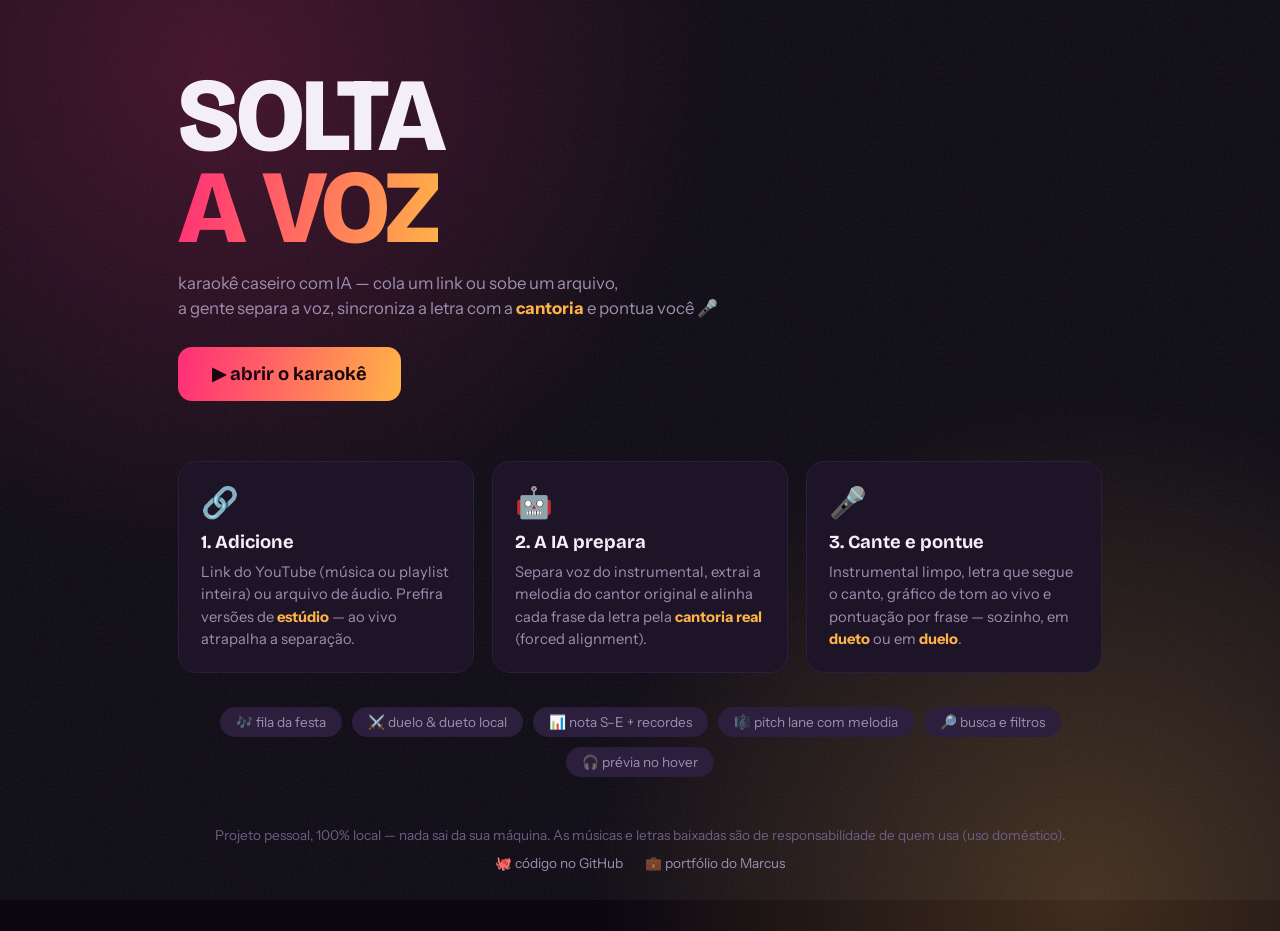
==== commit ccaa175e: "Editor humano de linhas + gavetas Steam + fallback de letras + Docker - Editor de tempos no player (" ====
--- a/static/index.html
+++ b/static/index.html
@@ -8,7 +8,7 @@
 <link rel="preconnect" href="https://fonts.googleapis.com">
 <link rel="preconnect" href="https://fonts.gstatic.com" crossorigin>
 <link href="https://fonts.googleapis.com/css2?family=Bricolage+Grotesque:opsz,wght@12..96,300..800&family=Instrument+Sans:ital,wght@0,400..700;1,400&display=swap" rel="stylesheet">
-<link rel="stylesheet" href="style.css?v=7">
+<link rel="stylesheet" href="style.css?v=10">
 </head>
 <body>
 
--- a/static/style.css
+++ b/static/style.css
@@ -171,20 +171,31 @@
 .pill.prepare { color: var(--amber); cursor: pointer; border: 1px dashed #4b3568; }
 .pill.prepare:hover { background: #3c2b52; }
 @keyframes pulse { 50% { opacity: .45; } }
+/* ações do card: barra na base da capa — ▶ no centro, ➕ e ✕ nos lados */
+.cover-wrap { position: relative; }
+.card-actions {
+  position: absolute; left: 0; right: 0; bottom: 0;
+  display: flex; align-items: center; justify-content: center; gap: 14px;
+  padding: 30px 10px 10px;
+  background: linear-gradient(180deg, transparent, rgba(11,8,18,.88));
+  opacity: 0; transition: opacity .18s;
+}
+.song-card:hover .card-actions { opacity: 1; }
 .card-play {
-  position: absolute; top: 10px; right: 10px; width: 44px; height: 44px; border-radius: 50%;
-  background: var(--grad); border: none; color: #1b0510; font-size: 1.1rem; cursor: pointer;
-  opacity: 0; transform: scale(.8); transition: opacity .18s, transform .18s;
+  width: 48px; height: 48px; border-radius: 50%;
+  background: var(--grad); border: none; color: #1b0510; font-size: 1.15rem; cursor: pointer;
+  transform: scale(.85); transition: transform .18s;
   display: flex; align-items: center; justify-content: center;
 }
-.song-card:hover .card-play { opacity: 1; transform: scale(1); }
-.card-del {
-  position: absolute; top: 10px; left: 10px; width: 32px; height: 32px; border-radius: 50%;
-  background: rgba(11,8,18,.75); border: 1px solid #3c2b52; color: var(--ink-dim);
-  cursor: pointer; opacity: 0; transition: opacity .18s, color .15s;
-}
-.song-card:hover .card-del { opacity: 1; }
-.card-del:hover { color: var(--magenta); }
+.song-card:hover .card-play { transform: scale(1); }
+.card-play:hover { transform: scale(1.1); }
+.card-del, .card-queue {
+  width: 36px; height: 36px; border-radius: 50%;
+  background: rgba(11,8,18,.8); border: 1px solid #3c2b52; color: var(--ink-dim);
+  font-size: .95rem; cursor: pointer; transition: color .15s, border-color .15s;
+  display: flex; align-items: center; justify-content: center;
+}
+.card-del:hover { color: var(--magenta); border-color: var(--magenta); }
 
 /* fila da festa */
 .queue-bar {
@@ -207,13 +218,7 @@
 .q-x:hover { color: var(--magenta); }
 .q-play { padding: 9px 16px; }
 
-.card-queue {
-  position: absolute; top: 62px; right: 10px; width: 44px; height: 44px; border-radius: 50%;
-  background: rgba(11,8,18,.8); border: 1px solid #3c2b52; color: var(--amber);
-  font-size: 1rem; cursor: pointer;
-  opacity: 0; transform: scale(.8); transition: opacity .18s, transform .18s;
-}
-.song-card:hover .card-queue { opacity: 1; transform: scale(1); }
+.card-queue:hover { color: var(--amber); border-color: var(--amber); }
 .song-card.locked .card-queue { display: none; }
 
 /* música indisponível até o preparo completo */
@@ -255,6 +260,30 @@
   .sb-nav { flex-direction: row; margin: 0; }
   .sb-foot { margin: 0 0 0 auto; flex-direction: row; }
   main.with-sidebar { margin-left: 0; }
+}
+
+/* modais que vivem no BODY (fora do player fixed): precisam ser fixed na
+   viewport, senão cobrem o documento inteiro e "rolam" com a página */
+#mp-setup, #settings, #confirm {
+  position: fixed; inset: 0;
+}
+#mp-setup .results-card, #settings .results-card, #confirm .results-card {
+  max-height: 92vh; overflow-y: auto;
+}
+.confirm-card { max-width: 420px; }
+.confirm-msg { font: 700 1.05rem var(--font-display); margin-top: 6px; }
+.confirm-detail { color: var(--ink-dim); font-size: .85rem; margin-top: 6px; }
+.confirm-danger { background: linear-gradient(135deg, #ff2d78, #b3123f); }
+
+/* configurações */
+.cfg-card { max-width: 480px; text-align: left; }
+.cfg-row { display: flex; flex-direction: column; gap: 6px; margin-bottom: 20px; }
+.cfg-row > span { font: 600 .95rem var(--font-body); display: flex; justify-content: space-between; }
+.cfg-row b { color: var(--amber); }
+.cfg-row small { color: #6d5e83; font-size: .78rem; }
+.cfg-row select {
+  background: var(--bg-raised); border: 1px solid #32244a; color: var(--ink);
+  border-radius: 10px; padding: 9px 12px; font: inherit; cursor: pointer;
 }
 
 /* ---------- landing page ---------- */
@@ -388,7 +417,8 @@
 }
 .lyr-line {
   font-family: var(--font-display); font-weight: 700;
-  font-size: clamp(1.3rem, 3.4vw, 2.4rem); line-height: 1.25; text-align: center;
+  font-size: calc(clamp(1.3rem, 3.4vw, 2.4rem) * var(--lyr-scale, 1));
+  line-height: 1.25; text-align: center;
   color: #5d4f74; transition: color .3s, transform .3s, opacity .3s; opacity: .75;
 }
 .lyr-line.done { color: #3c3150; opacity: .5; }
@@ -525,10 +555,12 @@
   box-shadow: 0 30px 80px -20px rgba(0,0,0,.8);
   animation: rise .5s cubic-bezier(.2,.9,.3,1);
 }
-.results-card h2 {
+/* SÓ a letra da nota (S/A/B…) é gigante — não os títulos de modais */
+.results-card h2#res-grade {
   font: 800 6rem/1 var(--font-display); margin-bottom: 10px;
   background: var(--grad); -webkit-background-clip: text; background-clip: text; color: transparent;
 }
+.results-card { max-width: min(560px, 94vw); }
 .results-card h2.grade-S { text-shadow: 0 0 60px rgba(255,45,120,.6); }
 .results-card h2.grade-D, .results-card h2.grade-E {
   background: none; color: var(--ink-dim);
@@ -632,3 +664,51 @@
   .player-top { padding: 14px 16px; }
   .controls { padding: 10px 16px 16px; }
 }
+
+/* ---------- gavetas de gênero estilo Steam ---------- */
+.song-grid.as-shelves { display: block; }
+.shelf { margin-bottom: 30px; }
+.shelf-head { display: flex; align-items: baseline; gap: 10px; margin-bottom: 10px; }
+.shelf-head h3 {
+  font: 800 1.15rem var(--font-display); text-transform: capitalize; color: var(--ink);
+}
+.shelf-count { color: var(--ink-dim); font-size: .8rem; flex: 1; }
+.shelf-nav { display: flex; gap: 6px; }
+.shelf-row {
+  display: flex; gap: 14px; overflow-x: auto; padding: 4px 2px 12px;
+  scroll-snap-type: x proximity; scrollbar-width: thin;
+  scrollbar-color: #3c2b52 transparent;
+}
+.shelf-row .song-card { flex: 0 0 190px; scroll-snap-align: start; }
+
+/* ---------- editor humano de linhas ---------- */
+.edit-bar {
+  display: flex; flex-wrap: wrap; align-items: center; gap: 8px 16px;
+  margin: 0 18px 10px; padding: 10px 14px;
+  background: color-mix(in srgb, var(--bg-card) 90%, transparent);
+  border: 1px solid #3c2b52; border-radius: 14px; font-size: .85rem;
+}
+.edit-hint { color: var(--ink-dim); }
+.edit-hint b { color: var(--amber); }
+.edit-text {
+  flex: 1 1 220px; min-width: 160px; background: var(--bg-raised);
+  border: 1px solid #32244a; color: var(--ink); border-radius: 10px;
+  padding: 8px 12px; font: inherit;
+}
+.edit-tools { display: flex; flex-wrap: wrap; align-items: center; gap: 8px 16px; }
+.edit-group {
+  display: inline-flex; align-items: center; gap: 6px;
+  color: var(--ink-dim); white-space: nowrap;
+}
+.edit-group b { color: var(--ink); font-variant-numeric: tabular-nums; }
+.edit-always { margin-left: auto; }
+.edit-save { padding: 8px 14px; }
+.edit-btn { width: 100%; margin-top: 8px; }
+body.editing .lyr-line { cursor: pointer; border-radius: 10px; }
+body.editing .lyr-line:hover {
+  background: color-mix(in srgb, var(--magenta) 12%, transparent);
+}
+.lyr-line.edit-sel {
+  outline: 2px solid var(--magenta); outline-offset: 2px; border-radius: 10px;
+  background: color-mix(in srgb, var(--magenta) 10%, transparent);
+}
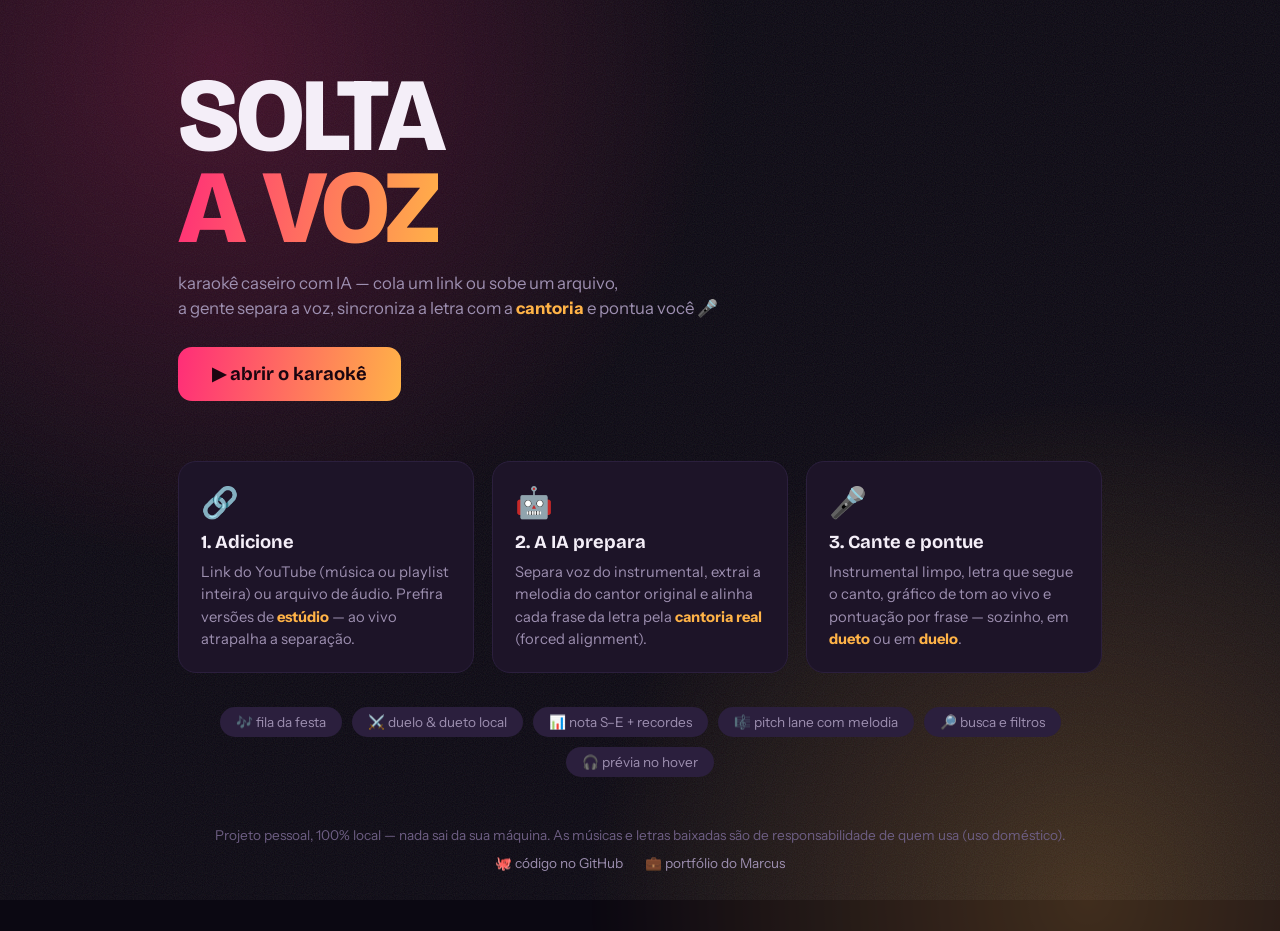
==== commit f485138a: "Gavetas: arrasto com o mouse + botao "todos juntos" - Arrastar a gaveta com o mouse rola as capas (e" ====
--- a/static/index.html
+++ b/static/index.html
@@ -8,7 +8,7 @@
 <link rel="preconnect" href="https://fonts.googleapis.com">
 <link rel="preconnect" href="https://fonts.gstatic.com" crossorigin>
 <link href="https://fonts.googleapis.com/css2?family=Bricolage+Grotesque:opsz,wght@12..96,300..800&family=Instrument+Sans:ital,wght@0,400..700;1,400&display=swap" rel="stylesheet">
-<link rel="stylesheet" href="style.css?v=10">
+<link rel="stylesheet" href="style.css?v=12">
 </head>
 <body>
 
--- a/static/style.css
+++ b/static/style.css
@@ -712,3 +712,52 @@
   outline: 2px solid var(--magenta); outline-offset: 2px; border-radius: 10px;
   background: color-mix(in srgb, var(--magenta) 10%, transparent);
 }
+
+/* ---------- aviso de sync não verificado ---------- */
+.pill.warn { background: #4a3413; color: var(--amber); cursor: help; }
+.pill.manual { background: #14351f; color: var(--easy); }
+.sync-warn {
+  background: none; border: 1px solid var(--amber); color: var(--amber);
+  border-radius: 999px; padding: 7px 13px; font-size: .78rem; cursor: pointer;
+  transition: background .15s;
+}
+.sync-warn:hover { background: color-mix(in srgb, var(--amber) 14%, transparent); }
+
+/* ---------- sidebar recolhível ---------- */
+.sidebar { transition: transform .25s ease; }
+main.with-sidebar { transition: margin-left .25s ease; }
+body.sb-collapsed .sidebar { transform: translateX(-100%); }
+body.sb-collapsed main.with-sidebar { margin-left: 0; }
+.sb-toggle {
+  position: fixed; left: 202px; top: 28px; width: 28px; height: 28px; z-index: 6;
+  border-radius: 50%; background: var(--bg-card); border: 1px solid #3c2b52;
+  color: var(--ink-dim); cursor: pointer; font-size: .9rem;
+  display: flex; align-items: center; justify-content: center;
+  transition: left .25s ease, color .15s, border-color .15s;
+}
+.sb-toggle:hover { color: var(--ink); border-color: var(--amber); }
+body.sb-collapsed .sb-toggle { left: 10px; }
+@media (max-width: 760px) { .sb-toggle { display: none; } }
+
+/* ---------- temas de cores (configurações) ---------- */
+:root[data-theme="neon"] {
+  --bg: #060a14; --bg-raised: #0d1524; --bg-card: #121b2e;
+  --ink: #eef4fb; --ink-dim: #8fa3c4;
+  --magenta: #29d8ff; --amber: #a06bff;
+}
+:root[data-theme="esmeralda"] {
+  --bg: #06110c; --bg-raised: #0c1d15; --bg-card: #11241a;
+  --ink: #edf8f1; --ink-dim: #8fb4a0;
+  --magenta: #2fe08a; --amber: #d6ff4f;
+}
+:root[data-theme="brasa"] {
+  --bg: #120806; --bg-raised: #211008; --bg-card: #2a150b;
+  --ink: #fbf1ec; --ink-dim: #c09a8a;
+  --magenta: #ff4d3d; --amber: #ffa22e;
+}
+
+/* ---------- arrasto nas gavetas + alternador de visão ---------- */
+.shelf-row { cursor: grab; user-select: none; }
+.shelf-row.dragging { cursor: grabbing; scroll-snap-type: none; }
+.shelf-row img { -webkit-user-drag: none; }
+.view-toggle { white-space: nowrap; }
